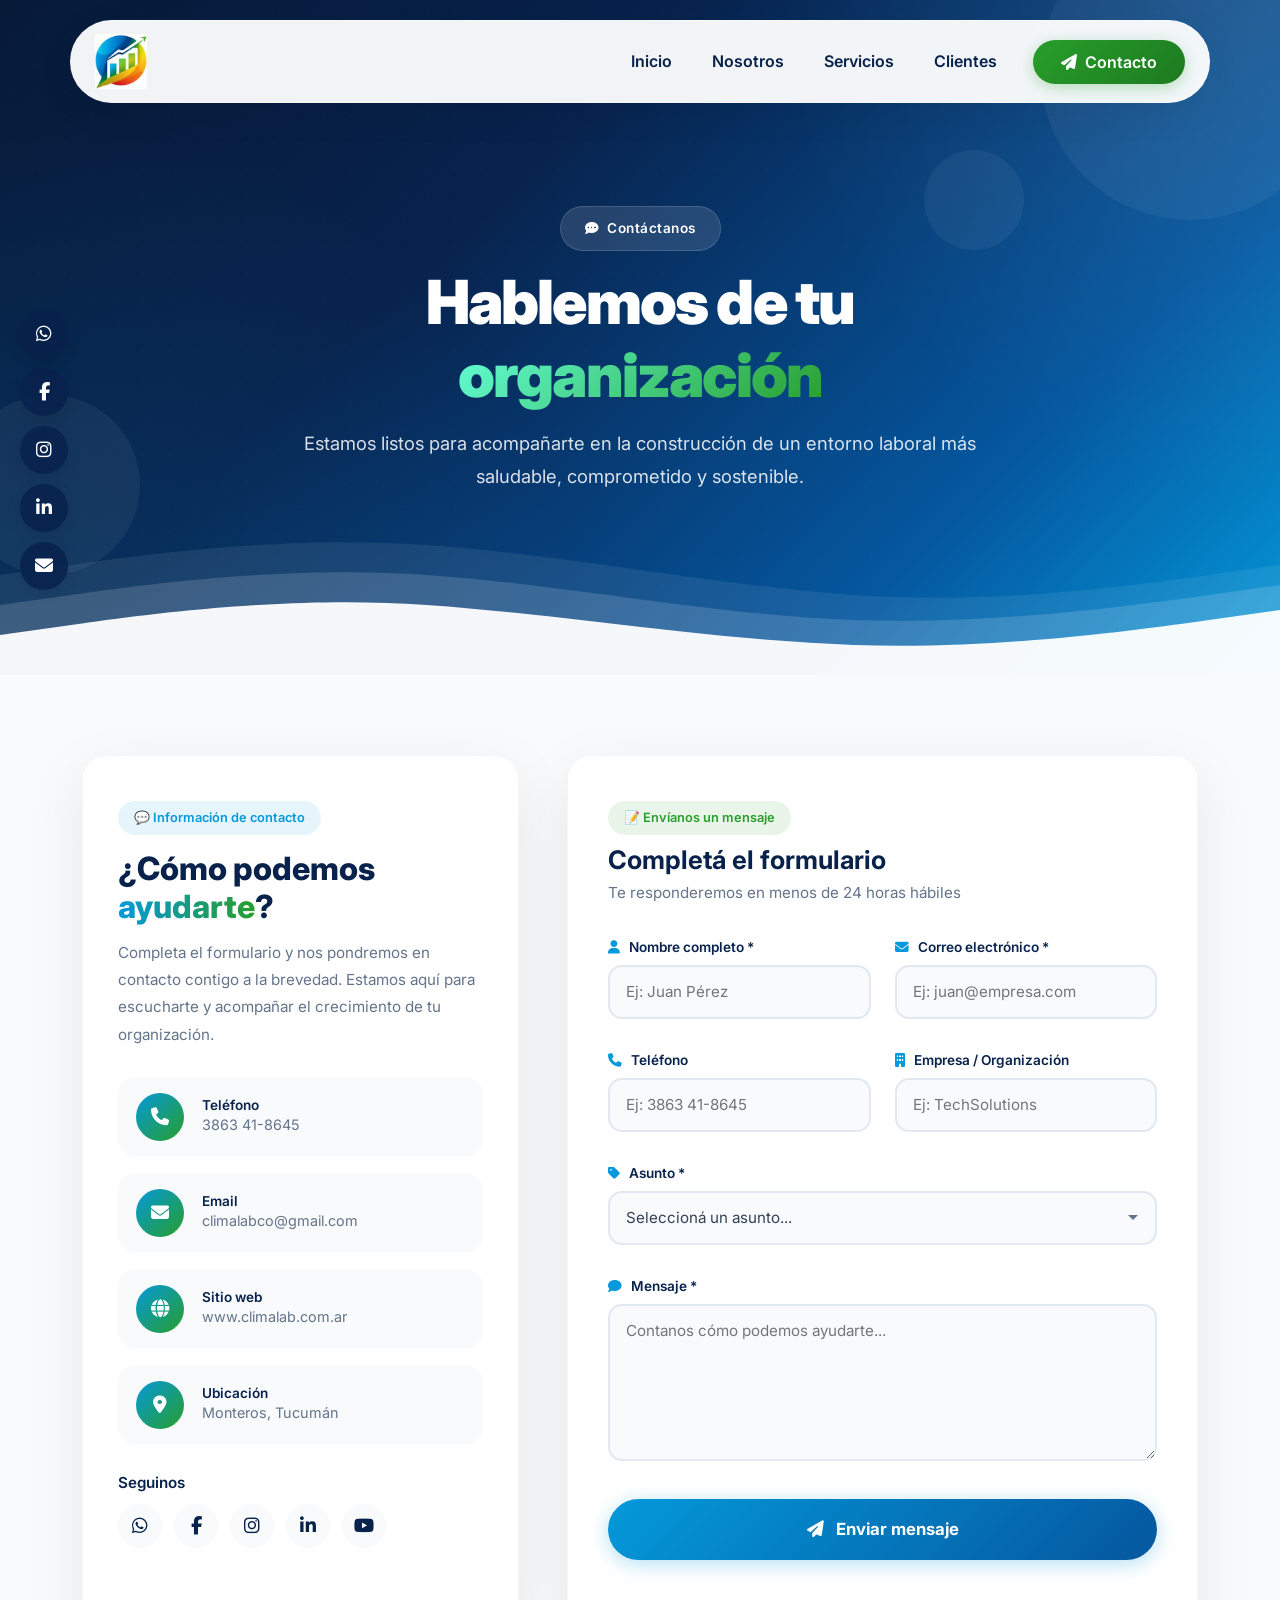
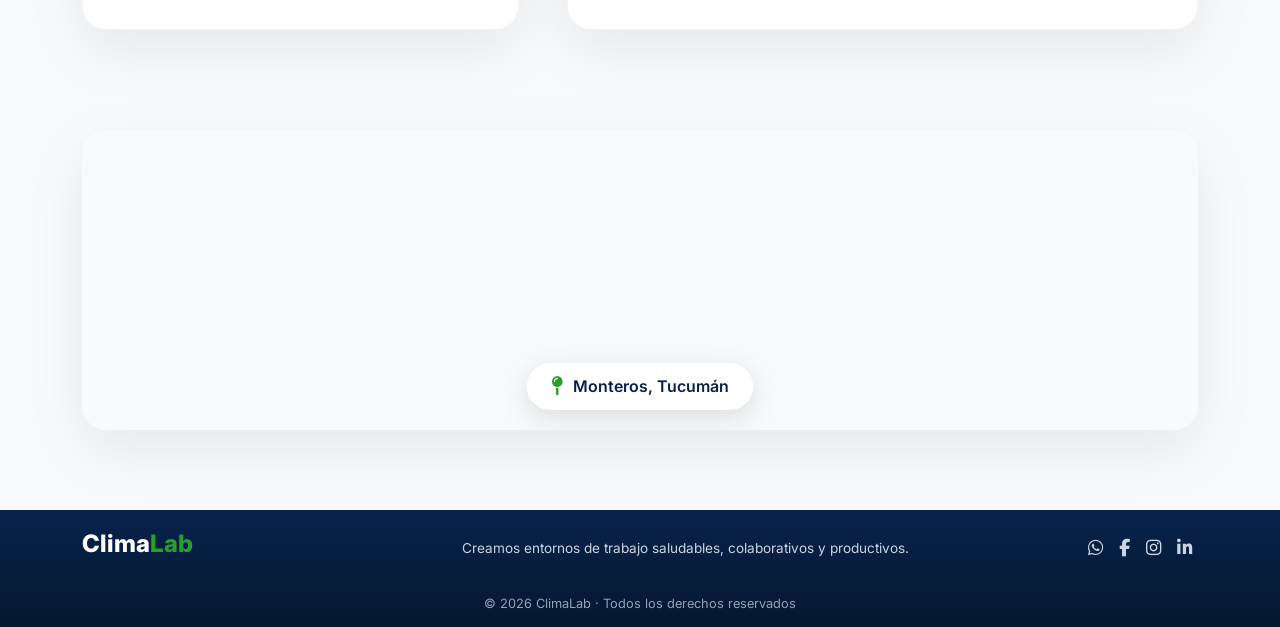
==== contacto.html @ a7d45ddf "hola" ====
<!DOCTYPE html>
<html lang="es">
<head>
  <meta charset="UTF-8">
  <meta name="viewport" content="width=device-width, initial-scale=1.0">
  <title>ClimaLab · Contacto</title>
  <link href="https://cdn.jsdelivr.net/npm/bootstrap@5.3.7/dist/css/bootstrap.min.css" rel="stylesheet">
  <link rel="stylesheet" href="https://cdnjs.cloudflare.com/ajax/libs/font-awesome/6.5.2/css/all.min.css">
  <link rel="stylesheet" href="contacto.css">
  <link rel="preconnect" href="https://fonts.googleapis.com">
  <link rel="preconnect" href="https://fonts.gstatic.com" crossorigin>
  <link href="https://fonts.googleapis.com/css2?family=Inter:wght@300;400;500;600;700;800;900&display=swap" rel="stylesheet">
  <link href="https://unpkg.com/aos@2.3.1/dist/aos.css" rel="stylesheet">
</head>

<body>
  <!-- PRELOADER -->
  <div id="preloader">
    <div class="loader-container">
      <img src="logo.jpeg" alt="ClimaLab" class="logo-carga">
      <div class="barra-carga">
        <div class="progreso"></div>
      </div>
      <p class="cargando-texto">Cargando experiencia...</p>
    </div>
  </div>

  <!-- NAVBAR -->
  <nav id="navbar" class="navbar navbar-expand-lg fixed-top">
    <div class="container nav-box" data-aos="fade-down" data-aos-duration="800">
      <a class="navbar-brand" href="index.html">
        <img src="logo.jpeg" alt="ClimaLab" class="logo">
      </a>
      <button class="navbar-toggler" type="button" data-bs-toggle="collapse" data-bs-target="#menu">
        <span class="navbar-toggler-icon"></span>
      </button>
      <div class="collapse navbar-collapse" id="menu">
        <ul class="navbar-nav ms-auto align-items-lg-center">
          <li class="nav-item"><a class="nav-link" href="index.html">Inicio</a></li>
          <li class="nav-item"><a class="nav-link" href="sobre-nosotros.html">Nosotros</a></li>
          <li class="nav-item"><a class="nav-link" href="servicios.html">Servicios</a></li>
          <li class="nav-item"><a class="nav-link" href="empresas-clientes.html">Clientes</a></li>
          <li class="nav-item ms-lg-3">
            <a href="contacto.html" class="btn btn-climalab active-btn">
              <i class="fas fa-paper-plane me-2"></i>Contacto
            </a>
          </li>
        </ul>
      </div>
    </div>
  </nav>

  <!-- REDES SOCIALES FLOTANTES -->
  <div class="redes-sociales d-none d-lg-flex">
    <a href="#" aria-label="WhatsApp"><i class="fab fa-whatsapp"></i></a>
    <a href="#" aria-label="Facebook"><i class="fab fa-facebook-f"></i></a>
    <a href="#" aria-label="Instagram"><i class="fab fa-instagram"></i></a>
    <a href="#" aria-label="LinkedIn"><i class="fab fa-linkedin-in"></i></a>
    <a href="#" aria-label="Correo"><i class="fas fa-envelope"></i></a>
  </div>

  <!-- ===== HERO CONTACTO ===== -->
  <section class="contacto-hero">
    <div class="hero-overlay"></div>
    
    <!-- Círculos decorativos -->
    <div class="circulo-deco circulo-deco-1"></div>
    <div class="circulo-deco circulo-deco-2"></div>
    <div class="circulo-deco circulo-deco-3"></div>

    <div class="container position-relative" style="z-index: 2;">
      <div class="row justify-content-center text-center">
        <div class="col-lg-8" data-aos="fade-up" data-aos-duration="1200">
          <span class="badge-contacto">
            <i class="fas fa-comment-dots me-2"></i>Contáctanos
          </span>
          <h1 class="titulo-contacto">Hablemos de tu <span>organización</span></h1>
          <p class="descripcion-contacto">
            Estamos listos para acompañarte en la construcción de un entorno laboral 
            más saludable, comprometido y sostenible.
          </p>
        </div>
      </div>
    </div>

    <!-- ONDAS -->
    <div class="wave wave-contacto">
      <svg xmlns="http://www.w3.org/2000/svg" viewBox="0 0 1440 400" preserveAspectRatio="none">
        <path fill="rgba(255,255,255,0.08)" d="M0,200L80,180C160,160,320,120,480,140C640,160,800,220,960,240C1120,260,1280,220,1360,200L1440,180L1440,400L0,400Z"/>
        <path fill="rgba(255,255,255,0.15)" d="M0,260L80,240C160,220,320,180,480,200C640,220,800,280,960,290C1120,300,1280,260,1360,240L1440,220L1440,400L0,400Z"/>
        <path fill="rgba(255,255,255,0.95)" d="M0,320L80,300C160,280,320,240,480,260C640,280,800,330,960,340C1120,350,1280,310,1360,290L1440,270L1440,400L0,400Z"/>
      </svg>
    </div>
  </section>

  <!-- ===== SECCIÓN CONTACTO ===== -->
  <!-- ===== SECCIÓN CONTACTO ===== -->
<section class="seccion-contacto">
  <div class="container">
    <div class="row g-5">

      <!-- COLUMNA IZQUIERDA - INFO -->
      <div class="col-lg-5" data-aos="fade-right" data-aos-duration="800">
        <div class="info-contacto">
          <span class="badge-info">💬 Información de contacto</span>
          <h2>¿Cómo podemos <span>ayudarte</span>?</h2>
          <p class="info-descripcion">
            Completa el formulario y nos pondremos en contacto contigo a la brevedad. 
            Estamos aquí para escucharte y acompañar el crecimiento de tu organización.
          </p>

          <div class="info-items">
            <div class="info-item">
              <div class="info-icono"><i class="fas fa-phone"></i></div>
              <div>
                <h4>Teléfono</h4>
                <p>3863 41-8645</p>
              </div>
            </div>
            <div class="info-item">
              <div class="info-icono"><i class="fas fa-envelope"></i></div>
              <div>
                <h4>Email</h4>
                <p>climalabco@gmail.com</p>
              </div>
            </div>
            <div class="info-item">
              <div class="info-icono"><i class="fas fa-globe"></i></div>
              <div>
                <h4>Sitio web</h4>
                <p>www.climalab.com.ar</p>
              </div>
            </div>
            <div class="info-item">
              <div class="info-icono"><i class="fas fa-map-marker-alt"></i></div>
              <div>
                <h4>Ubicación</h4>
                <p>Monteros, Tucumán</p>
              </div>
            </div>
          </div>

          <!-- Redes Sociales -->
          <div class="info-redes">
            <h4>Seguinos</h4>
            <div class="redes-wrapper">
              <a href="#" aria-label="WhatsApp"><i class="fab fa-whatsapp"></i></a>
              <a href="#" aria-label="Facebook"><i class="fab fa-facebook-f"></i></a>
              <a href="#" aria-label="Instagram"><i class="fab fa-instagram"></i></a>
              <a href="#" aria-label="LinkedIn"><i class="fab fa-linkedin-in"></i></a>
              <a href="#" aria-label="YouTube"><i class="fab fa-youtube"></i></a>
            </div>
          </div>
        </div>
      </div>

      <!-- COLUMNA DERECHA - FORMULARIO -->
      <div class="col-lg-7" data-aos="fade-left" data-aos-duration="800" data-aos-delay="200">
        <div class="formulario-wrapper">
          <div class="formulario-header">
            <span class="badge-form">📝 Envíanos un mensaje</span>
            <h3>Completá el formulario</h3>
            <p>Te responderemos en menos de 24 horas hábiles</p>
          </div>

          <form id="formContacto" class="formulario-contacto" novalidate>
            <div class="row g-4">
              <div class="col-md-6">
                <div class="campo-grupo">
                  <label for="nombre"><i class="fas fa-user"></i> Nombre completo *</label>
                  <input type="text" id="nombre" placeholder="Ej: Juan Pérez" required>
                  <span class="campo-linea"></span>
                </div>
              </div>

              <div class="col-md-6">
                <div class="campo-grupo">
                  <label for="email"><i class="fas fa-envelope"></i> Correo electrónico *</label>
                  <input type="email" id="email" placeholder="Ej: juan@empresa.com" required>
                  <span class="campo-linea"></span>
                </div>
              </div>

              <div class="col-md-6">
                <div class="campo-grupo">
                  <label for="telefono"><i class="fas fa-phone"></i> Teléfono</label>
                  <input type="tel" id="telefono" placeholder="Ej: 3863 41-8645">
                  <span class="campo-linea"></span>
                </div>
              </div>

              <div class="col-md-6">
                <div class="campo-grupo">
                  <label for="empresa"><i class="fas fa-building"></i> Empresa / Organización</label>
                  <input type="text" id="empresa" placeholder="Ej: TechSolutions">
                  <span class="campo-linea"></span>
                </div>
              </div>

              <div class="col-12">
                <div class="campo-grupo">
                  <label for="asunto"><i class="fas fa-tag"></i> Asunto *</label>
                  <select id="asunto" required>
                    <option value="">Seleccioná un asunto...</option>
                    <option value="clima-laboral">Clima Laboral</option>
                    <option value="seleccion">Selección de Talento</option>
                    <option value="capacitacion">Capacitación</option>
                    <option value="cultura">Cultura Organizacional</option>
                    <option value="otro">Otro</option>
                  </select>
                  <span class="campo-linea"></span>
                </div>
              </div>

              <div class="col-12">
                <div class="campo-grupo">
                  <label for="mensaje"><i class="fas fa-comment"></i> Mensaje *</label>
                  <textarea id="mensaje" rows="5" placeholder="Contanos cómo podemos ayudarte..." required></textarea>
                  <span class="campo-linea"></span>
                </div>
              </div>

              <div class="col-12">
                <button type="submit" class="btn-enviar btn-shine" id="btnEnviar">
                  <span class="btn-texto"><i class="fas fa-paper-plane me-2"></i> Enviar mensaje</span>
                  <span class="btn-loading" style="display: none;">
                    <i class="fas fa-spinner fa-spin me-2"></i> Enviando...
                  </span>
                  <span class="btn-progreso"></span>
                </button>
              </div>

              <div class="col-12">
                <!-- Mensaje de éxito (OCULTO POR DEFECTO) -->
                <!-- Mensaje de éxito -->
<div id="mensajeEnviado" class="mensaje-exito" style="display: none;">
  <i class="fas fa-check-circle"></i>
  <span>¡Mensaje enviado con éxito! Te contactaremos a la brevedad.</span>
</div>
              </div>
            </div>
          </form>
        </div>
      </div>
    </div>
  </div>
</section>

  <!-- ===== MAPA ===== -->
  <section class="seccion-mapa" data-aos="fade-up">
    <div class="container">
      <div class="mapa-wrapper">
        <iframe 
          src="https://www.google.com/maps/embed?pb=!1m18!1m12!1m3!1d56989.473106975625!2d-65.51858721518484!3d-27.168103353917027!2m3!1f0!2f0!3f0!3m2!1i1024!2i768!4f13.1!3m3!1m2!1s0x94225b3b2b09adb1%3A0x7c0ef385a5f3e12e!2sMonteros%2C%20Tucum%C3%A1n!5e0!3m2!1ses-419!2sar!4v1740000000000" 
          width="100%" 
          height="300" 
          style="border:0; display:block; border-radius: 24px;" 
          allowfullscreen="" 
          loading="lazy" 
          referrerpolicy="no-referrer-when-downgrade">
        </iframe>
        <div class="mapa-overlay-info">
          <i class="fas fa-map-pin"></i>
          <span>Monteros, Tucumán</span>
        </div>
      </div>
    </div>
  </section>

  <!-- ===== FOOTER ===== -->
  <footer class="footer-modern">
    <div class="container">
      <div class="row align-items-center">
        <div class="col-md-4">
          <h3 class="footer-logo">Clima<span>Lab</span></h3>
        </div>
        <div class="col-md-5">
          <p style="margin-bottom: 0; font-size: 0.85rem; color: #cbd5e1;">
            Creamos entornos de trabajo saludables, colaborativos y productivos.
          </p>
        </div>
        <div class="col-md-3 text-md-end">
          <a href="#" aria-label="WhatsApp" style="color: #cbd5e1; margin: 0 6px; font-size: 1.1rem;"><i class="fab fa-whatsapp"></i></a>
          <a href="#" aria-label="Facebook" style="color: #cbd5e1; margin: 0 6px; font-size: 1.1rem;"><i class="fab fa-facebook-f"></i></a>
          <a href="#" aria-label="Instagram" style="color: #cbd5e1; margin: 0 6px; font-size: 1.1rem;"><i class="fab fa-instagram"></i></a>
          <a href="#" aria-label="LinkedIn" style="color: #cbd5e1; margin: 0 6px; font-size: 1.1rem;"><i class="fab fa-linkedin-in"></i></a>
        </div>
      </div>
      <hr style="border-color: rgba(255,255,255,0.08); margin: 15px 0 10px;">
      <div class="footer-bottom">
        <p style="margin: 0; font-size: 0.8rem; color: #94a3b8;">© 2026 ClimaLab · Todos los derechos reservados</p>
      </div>
    </div>
  </footer>

  <script src="https://cdn.jsdelivr.net/npm/bootstrap@5.3.7/dist/js/bootstrap.bundle.min.js"></script>
  <script src="https://unpkg.com/aos@2.3.1/dist/aos.js"></script>
  <script src="contacto.js"></script>
</body>
</html>
---- contacto.css ----
/* ==========================
   CLIMALAB - CONTACTO
   ESTILO PREMIUM
========================== */

:root {
  --azul-claro: #0499DA;
  --azul: #05579F;
  --azul-oscuro: #08224C;
  --verde: #289E2B;
  --amarillo: #ECCF12;
  --naranja: #E6A513;
  --blanco: #ffffff;
  --gris: #f8fafc;
  --gris-oscuro: #64748b;
  --texto: #334155;
  --shadow: 0 20px 60px rgba(0,0,0,0.08);
  --shadow-hover: 0 30px 80px rgba(4,153,218,0.15);
  --transition: all 0.4s cubic-bezier(0.25, 0.46, 0.45, 0.94);
  --radius: 24px;
}

/* ===== BASE ===== */
* {
  margin: 0;
  padding: 0;
  box-sizing: border-box;
}

body {
  font-family: 'Inter', -apple-system, BlinkMacSystemFont, 'Segoe UI', sans-serif;
  color: var(--texto);
  overflow-x: hidden;
  background: var(--gris);
  line-height: 1.7;
}

/* ===== PRELOADER ===== */
#preloader {
  position: fixed;
  top: 0;
  left: 0;
  width: 100%;
  height: 100%;
  background: linear-gradient(135deg, var(--azul-oscuro), var(--azul));
  display: flex;
  justify-content: center;
  align-items: center;
  z-index: 9999;
  transition: opacity 0.8s ease, visibility 0.8s ease;
}

#preloader.oculto {
  opacity: 0;
  visibility: hidden;
  pointer-events: none;
}

.loader-container {
  text-align: center;
  animation: fadeInUp 0.8s ease;
}

.logo-carga {
  width: 180px;
  height: auto;
  display: block;
  margin: 0 auto 30px auto;
  animation: pulse 1.5s infinite ease-in-out;
  border-radius: 20px;
}

.cargando-texto {
  color: rgba(255,255,255,0.6);
  font-size: 0.9rem;
  margin-top: 20px;
  letter-spacing: 2px;
  font-weight: 300;
}

.barra-carga {
  width: 240px;
  height: 4px;
  background: rgba(255,255,255,0.15);
  border-radius: 4px;
  margin: 0 auto;
  overflow: hidden;
}

.progreso {
  width: 0%;
  height: 100%;
  background: linear-gradient(90deg, #64ffda, #48b5e4);
  border-radius: 4px;
  animation: cargar 2.5s ease-in-out forwards;
}

@keyframes fadeInUp {
  from { opacity: 0; transform: translateY(30px); }
  to { opacity: 1; transform: translateY(0); }
}

@keyframes pulse {
  0%, 100% { transform: scale(1); opacity: 1; }
  50% { transform: scale(1.05); opacity: 0.8; }
}

@keyframes cargar {
  0% { width: 0%; }
  100% { width: 100%; }
}

/* ===== NAVBAR ===== */
.logo {
  height: 55px;
  width: auto;
  object-fit: contain;
}

.nav-box {
  background: rgba(255,255,255,0.95);
  backdrop-filter: blur(20px);
  border-radius: 60px;
  padding: 8px 24px;
  box-shadow: 0 10px 40px rgba(0,0,0,0.06);
  transition: var(--transition);
  border: 1px solid rgba(255,255,255,0.3);
}

#navbar {
  padding: 20px 0;
  background: transparent;
  transition: var(--transition);
}

#navbar.scrolled {
  padding: 8px 0;
}

#navbar.scrolled .nav-box {
  box-shadow: 0 15px 50px rgba(0,0,0,0.1);
}

.nav-link {
  color: var(--azul-oscuro) !important;
  font-weight: 600;
  margin: 0 6px;
  padding: 8px 14px !important;
  border-radius: 50px;
  transition: var(--transition);
  position: relative;
}

.nav-link::after {
  content: '';
  position: absolute;
  bottom: 2px;
  left: 50%;
  transform: translateX(-50%);
  width: 0;
  height: 2px;
  background: linear-gradient(90deg, var(--azul-claro), var(--verde));
  transition: var(--transition);
  border-radius: 4px;
}

.nav-link:hover::after,
.nav-link.active::after {
  width: 60%;
}

.nav-link:hover {
  color: var(--azul-claro) !important;
  background: rgba(4, 153, 218, 0.06);
}

.nav-link.active {
  color: var(--azul-claro) !important;
}

.btn-climalab {
  background: linear-gradient(135deg, var(--azul-claro), var(--azul));
  color: white;
  border-radius: 50px;
  padding: 10px 28px;
  font-weight: 600;
  border: none;
  transition: var(--transition);
  box-shadow: 0 4px 15px rgba(4, 153, 218, 0.3);
  position: relative;
  overflow: hidden;
  text-decoration: none;
}

.btn-climalab:hover {
  transform: translateY(-2px);
  box-shadow: 0 8px 25px rgba(4, 153, 218, 0.4);
  color: white;
  background: linear-gradient(135deg, var(--azul), var(--azul-oscuro));
}

.active-btn {
  background: linear-gradient(135deg, var(--verde), #1D7A1F);
  box-shadow: 0 4px 15px rgba(40, 158, 43, 0.3);
}

.active-btn:hover {
  background: linear-gradient(135deg, #1D7A1F, var(--azul-oscuro));
  box-shadow: 0 8px 25px rgba(40, 158, 43, 0.4);
}

/* ===== REDES SOCIALES FLOTANTES ===== */
.redes-sociales {
  position: fixed;
  left: 20px;
  top: 50%;
  transform: translateY(-50%);
  display: flex;
  flex-direction: column;
  gap: 10px;
  z-index: 999;
}

.redes-sociales a {
  width: 48px;
  height: 48px;
  border-radius: 50%;
  background: rgba(8, 34, 76, 0.85);
  backdrop-filter: blur(10px);
  display: flex;
  justify-content: center;
  align-items: center;
  color: #fff;
  font-size: 18px;
  transition: var(--transition);
  text-decoration: none;
  box-shadow: 0 4px 15px rgba(0,0,0,0.1);
}

.redes-sociales a:hover {
  background: var(--verde);
  transform: translateX(5px);
  box-shadow: 0 8px 25px rgba(40, 158, 43, 0.4);
}

/* =========================================
   HERO CONTACTO
   ========================================= */
.contacto-hero {
  position: relative;
  overflow: hidden;
  min-height: 75vh;
  display: flex;
  align-items: center;
  text-align: center;
  padding: 120px 0 80px;
  
  background:
    radial-gradient(circle at top right, rgba(255,255,255,0.08), transparent 35%),
    radial-gradient(circle at bottom left, rgba(4,153,218,0.15), transparent 40%),
    linear-gradient(135deg, #071a38 0%, var(--azul-oscuro) 35%, var(--azul) 75%, var(--azul-claro) 100%);
  color: #fff;
}

.hero-overlay {
  position: absolute;
  inset: 0;
  background-image: radial-gradient(rgba(255,255,255,0.03) 1px, transparent 1px);
  background-size: 26px 26px;
  opacity: 0.4;
  pointer-events: none;
}

/* Círculos decorativos */
.circulo-deco {
  position: absolute;
  border-radius: 50%;
  background: rgba(255,255,255,0.05);
  z-index: 1;
  animation: flotar 8s ease-in-out infinite;
}

.circulo-deco-1 {
  width: 300px;
  height: 300px;
  top: -80px;
  right: -60px;
  animation-delay: 0s;
}

.circulo-deco-2 {
  width: 180px;
  height: 180px;
  bottom: 100px;
  left: -40px;
  animation-delay: 2s;
}

.circulo-deco-3 {
  width: 100px;
  height: 100px;
  top: 150px;
  right: 20%;
  animation-delay: 4s;
}

@keyframes flotar {
  0%, 100% { transform: translateY(0px) scale(1); }
  50% { transform: translateY(-20px) scale(1.05); }
}

/* Contenido hero */
.contacto-hero .container {
  position: relative;
  z-index: 2;
}

.badge-contacto {
  display: inline-block;
  padding: 10px 24px;
  border-radius: 40px;
  background: rgba(255,255,255,0.12);
  backdrop-filter: blur(10px);
  font-weight: 600;
  font-size: 0.85rem;
  letter-spacing: 0.5px;
  border: 1px solid rgba(255,255,255,0.15);
  margin-bottom: 15px;
}

.titulo-contacto {
  font-size: 3.8rem;
  font-weight: 900;
  color: #fff;
  letter-spacing: -0.03em;
}

.titulo-contacto span {
  background: linear-gradient(135deg, #64ffda, var(--verde));
  -webkit-background-clip: text;
  -webkit-text-fill-color: transparent;
  background-clip: text;
}

.descripcion-contacto {
  font-size: 1.15rem;
  color: rgba(255,255,255,0.85);
  margin-top: 15px;
  line-height: 1.8;
  max-width: 700px;
  margin-left: auto;
  margin-right: auto;
}

/* Ondas */
.wave-contacto {
  position: absolute;
  left: 0;
  bottom: 0;
  width: 100%;
  line-height: 0;
  overflow: hidden;
  z-index: 2;
  pointer-events: none;
}

.wave-contacto svg {
  display: block;
  width: 100%;
  height: 200px;
}

/* =========================================
   SECCIÓN CONTACTO - FORMULARIO
   ========================================= */
.seccion-contacto {
  padding: 80px 0 100px;
  background: var(--gris);
}

/* INFO CONTACTO */
.info-contacto {
  background: #fff;
  padding: 45px 35px;
  border-radius: var(--radius);
  box-shadow: var(--shadow);
  height: 100%;
  border: 1px solid rgba(0,0,0,0.04);
}

.badge-info {
  display: inline-block;
  padding: 6px 16px;
  border-radius: 50px;
  background: rgba(4, 153, 218, 0.10);
  color: var(--azul-claro);
  font-weight: 600;
  font-size: 0.8rem;
  margin-bottom: 15px;
}

.info-contacto h2 {
  font-size: 2rem;
  font-weight: 800;
  color: var(--azul-oscuro);
  margin-bottom: 12px;
}

.info-contacto h2 span {
  background: linear-gradient(90deg, var(--azul-claro), var(--verde));
  -webkit-background-clip: text;
  -webkit-text-fill-color: transparent;
  background-clip: text;
}

.info-descripcion {
  color: var(--gris-oscuro);
  line-height: 1.8;
  margin-bottom: 30px;
  font-size: 0.95rem;
}

.info-items {
  display: flex;
  flex-direction: column;
  gap: 18px;
  margin-bottom: 30px;
}

.info-item {
  display: flex;
  align-items: center;
  gap: 18px;
  padding: 15px 18px;
  border-radius: 16px;
  background: var(--gris);
  transition: var(--transition);
  cursor: pointer;
}

.info-item:hover {
  background: rgba(4, 153, 218, 0.06);
  transform: translateX(5px);
}

.info-icono {
  width: 48px;
  height: 48px;
  border-radius: 50%;
  background: linear-gradient(135deg, var(--azul-claro), var(--verde));
  display: flex;
  justify-content: center;
  align-items: center;
  color: #fff;
  font-size: 18px;
  flex-shrink: 0;
}

.info-item h4 {
  font-size: 0.85rem;
  font-weight: 600;
  color: var(--azul-oscuro);
  margin: 0;
}

.info-item p {
  margin: 0;
  color: var(--gris-oscuro);
  font-size: 0.9rem;
}

/* Redes en info */
.info-redes h4 {
  font-size: 0.95rem;
  font-weight: 600;
  color: var(--azul-oscuro);
  margin-bottom: 12px;
}

.redes-wrapper {
  display: flex;
  gap: 12px;
}

.redes-wrapper a {
  width: 44px;
  height: 44px;
  border-radius: 50%;
  background: var(--gris);
  display: flex;
  justify-content: center;
  align-items: center;
  color: var(--azul-oscuro);
  font-size: 18px;
  transition: var(--transition);
  text-decoration: none;
}

.redes-wrapper a:hover {
  background: linear-gradient(135deg, var(--azul-claro), var(--verde));
  color: #fff;
  transform: translateY(-5px);
  box-shadow: 0 8px 25px rgba(4, 153, 218, 0.3);
}

/* FORMULARIO */
.formulario-wrapper {
  background: #fff;
  padding: 45px 40px;
  border-radius: var(--radius);
  box-shadow: var(--shadow);
  border: 1px solid rgba(0,0,0,0.04);
}

.formulario-header {
  margin-bottom: 30px;
}

.badge-form {
  display: inline-block;
  padding: 6px 16px;
  border-radius: 50px;
  background: rgba(40, 158, 43, 0.10);
  color: var(--verde);
  font-weight: 600;
  font-size: 0.8rem;
  margin-bottom: 10px;
}

.formulario-header h3 {
  font-size: 1.6rem;
  font-weight: 700;
  color: var(--azul-oscuro);
  margin-bottom: 5px;
}

.formulario-header p {
  color: var(--gris-oscuro);
  font-size: 0.95rem;
}

/* Campos del formulario */
.campo-grupo {
  position: relative;
}

.campo-grupo label {
  display: block;
  font-weight: 600;
  font-size: 0.85rem;
  color: var(--azul-oscuro);
  margin-bottom: 6px;
}

.campo-grupo label i {
  color: var(--azul-claro);
  margin-right: 6px;
}

.campo-grupo input,
.campo-grupo select,
.campo-grupo textarea {
  width: 100%;
  padding: 12px 16px;
  border: 2px solid #e2e8f0;
  border-radius: 14px;
  font-size: 0.95rem;
  font-family: inherit;
  transition: var(--transition);
  background: var(--gris);
  color: var(--texto);
}

.campo-grupo input:focus,
.campo-grupo select:focus,
.campo-grupo textarea:focus {
  outline: none;
  border-color: var(--azul-claro);
  background: #fff;
  box-shadow: 0 0 0 4px rgba(4, 153, 218, 0.08);
}

.campo-grupo textarea {
  resize: vertical;
  min-height: 120px;
}

.campo-grupo select {
  appearance: none;
  background-image: url("data:image/svg+xml,%3Csvg xmlns='http://www.w3.org/2000/svg' width='12' height='12' viewBox='0 0 12 12'%3E%3Cpath fill='%2364748b' d='M6 8L1 3h10z'/%3E%3C/svg%3E");
  background-repeat: no-repeat;
  background-position: right 16px center;
  background-size: 12px;
  cursor: pointer;
}

/* Línea animada en campos */
.campo-linea {
  display: block;
  height: 2px;
  width: 0;
  background: linear-gradient(90deg, var(--azul-claro), var(--verde));
  transition: var(--transition);
  border-radius: 4px;
  margin-top: 4px;
}

.campo-grupo input:focus ~ .campo-linea,
.campo-grupo select:focus ~ .campo-linea,
.campo-grupo textarea:focus ~ .campo-linea {
  width: 100%;
}

/* Botón enviar */
.btn-enviar {
  width: 100%;
  padding: 16px 30px;
  border: none;
  border-radius: 50px;
  background: linear-gradient(135deg, var(--azul-claro), var(--azul));
  color: #fff;
  font-weight: 700;
  font-size: 1.05rem;
  transition: var(--transition);
  box-shadow: 0 4px 20px rgba(4, 153, 218, 0.3);
  position: relative;
  overflow: hidden;
  cursor: pointer;
}

.btn-enviar:hover {
  transform: translateY(-3px);
  box-shadow: 0 8px 35px rgba(4, 153, 218, 0.4);
}

.btn-enviar:active {
  transform: scale(0.98);
}

/* Efecto shine */
.btn-shine::before {
  content: "";
  position: absolute;
  top: 0;
  left: -120%;
  width: 80%;
  height: 100%;
  background: rgba(255, 255, 255, 0.3);
  transform: skewX(-30deg);
  transition: 0.6s;
}

.btn-shine:hover::before {
  left: 140%;
}

/* Estado loading del botón */
.btn-enviar.cargando {
  pointer-events: none;
  opacity: 0.7;
}

.btn-enviar .btn-progreso {
  display: none;
  position: absolute;
  bottom: 0;
  left: 0;
  height: 3px;
  background: rgba(255,255,255,0.5);
  border-radius: 0 4px 4px 0;
  animation: progresoCarga 2s ease-in-out;
}

.btn-enviar.cargando .btn-progreso {
  display: block;
  animation: progresoCarga 2s ease-in-out forwards;
}

@keyframes progresoCarga {
  0% { width: 0%; }
  100% { width: 100%; }
}

/* ===== MENSAJE DE ÉXITO ===== */
.mensaje-exito {
  display: none; /* ← SIN !important */
  align-items: center;
  gap: 12px;
  padding: 16px 20px;
  border-radius: 14px;
  background: rgba(40, 158, 43, 0.08);
  border: 1px solid rgba(40, 158, 43, 0.15);
  color: var(--verde);
  font-weight: 500;
  margin-top: 10px;
  animation: fadeInUp 0.5s ease;
}

/* Cuando se muestra con la clase 'show' */
.mensaje-exito.show {
  display: flex !important; /* ← Solo se activa con esta clase */
}

.mensaje-exito i {
  font-size: 1.5rem;
  color: var(--verde);
  flex-shrink: 0;
}

/* =========================================
   MAPA
   ========================================= */
.seccion-mapa {
  padding: 0 0 80px;
  background: var(--gris);
}

.mapa-wrapper {
  position: relative;
  border-radius: var(--radius);
  overflow: hidden;
  box-shadow: var(--shadow);
}

.mapa-overlay-info {
  position: absolute;
  bottom: 20px;
  left: 50%;
  transform: translateX(-50%);
  background: rgba(255,255,255,0.95);
  backdrop-filter: blur(10px);
  padding: 10px 24px;
  border-radius: 50px;
  display: flex;
  align-items: center;
  gap: 10px;
  box-shadow: 0 8px 30px rgba(0,0,0,0.12);
  font-weight: 600;
  color: var(--azul-oscuro);
}

.mapa-overlay-info i {
  color: var(--verde);
  font-size: 1.2rem;
}

/* =========================================
   FOOTER
   ========================================= */
.footer-modern {
  background: linear-gradient(180deg, var(--azul-oscuro), #04182E);
  color: white;
  padding: 20px 0 12px;
  position: relative;
  overflow: hidden;
}

.footer-logo {
  font-size: 1.5rem;
  font-weight: 800;
}

.footer-logo span {
  color: var(--verde);
}

.footer-modern a {
  color: #cbd5e1;
  text-decoration: none;
  transition: var(--transition);
}

.footer-modern a:hover {
  color: var(--verde);
}

.footer-bottom {
  text-align: center;
  color: #94a3b8;
}

/* =========================================
   RESPONSIVE
   ========================================= */
@media (max-width: 991px) {
  .contacto-hero {
    min-height: 60vh;
    padding: 100px 0 60px;
  }

  .titulo-contacto {
    font-size: 2.8rem;
  }

  .info-contacto {
    padding: 30px 25px;
  }

  .formulario-wrapper {
    padding: 30px 25px;
  }

  .redes-sociales {
    display: none !important;
  }
}

@media (max-width: 768px) {
  .contacto-hero {
    min-height: 50vh;
    padding: 80px 0 40px;
  }

  .titulo-contacto {
    font-size: 2.2rem;
  }

  .descripcion-contacto {
    font-size: 1rem;
  }

  .wave-contacto svg {
    height: 100px;
  }

  .seccion-contacto {
    padding: 50px 0 60px;
  }

  .info-item {
    padding: 12px 15px;
  }

  .info-icono {
    width: 40px;
    height: 40px;
    font-size: 15px;
  }

  .formulario-header h3 {
    font-size: 1.3rem;
  }

  .btn-enviar {
    padding: 14px 20px;
    font-size: 0.95rem;
  }

  .mapa-overlay-info {
    padding: 8px 16px;
    font-size: 0.85rem;
  }

  .circulo-deco-1 {
    width: 150px;
    height: 150px;
    top: -40px;
    right: -30px;
  }

  .circulo-deco-2 {
    width: 100px;
    height: 100px;
    bottom: 60px;
    left: -20px;
  }

  .circulo-deco-3 {
    width: 60px;
    height: 60px;
    top: 80px;
    right: 10%;
  }

  .seccion-mapa {
    padding: 0 0 40px;
  }
}

@media (max-width: 576px) {
  .titulo-contacto {
    font-size: 1.8rem;
  }

  .badge-contacto {
    font-size: 0.75rem;
    padding: 6px 16px;
  }

  .info-contacto h2 {
    font-size: 1.5rem;
  }

  .formulario-wrapper {
    padding: 20px 16px;
  }

  .campo-grupo input,
  .campo-grupo select,
  .campo-grupo textarea {
    padding: 10px 14px;
    font-size: 0.9rem;
  }

  .redes-wrapper {
    flex-wrap: wrap;
  }
}
/* ===== ESTADOS DEL BOTÓN ===== */
.btn-enviar .btn-texto,
.btn-enviar .btn-loading {
  display: inline-block;
  transition: all 0.3s ease;
}

.btn-enviar.cargando {
  pointer-events: none;
  opacity: 0.85;
}

.btn-enviar.cargando .btn-progreso {
  display: block;
  animation: progresoCarga 2s ease-in-out forwards;
}

.btn-progreso {
  display: none;
  position: absolute;
  bottom: 0;
  left: 0;
  height: 3px;
  background: rgba(255, 255, 255, 0.6);
  border-radius: 0 4px 4px 0;
}

@keyframes progresoCarga {
  0% { width: 0%; }
  100% { width: 100%; }
}

/* ===== MENSAJE DE ÉXITO ===== */
.mensaje-exito {
  display: none !important; /* Oculto por defecto */
  align-items: center;
  gap: 12px;
  padding: 16px 20px;
  border-radius: 14px;
  background: rgba(40, 158, 43, 0.08);
  border: 1px solid rgba(40, 158, 43, 0.15);
  color: var(--verde);
  font-weight: 500;
  margin-top: 10px;
  animation: fadeInUp 0.5s ease;
}

.mensaje-exito.mostrar {
  display: flex !important; /* Se muestra cuando tiene la clase */
}

.mensaje-exito i {
  font-size: 1.5rem;
  color: var(--verde);
}

/* ===== MENSAJE DE ERROR ===== */
.mensaje-error {
  display: flex;
  align-items: center;
  gap: 10px;
  padding: 12px 16px;
  border-radius: 12px;
  background: rgba(220, 38, 38, 0.08);
  border: 1px solid rgba(220, 38, 38, 0.15);
  color: #dc2626;
  font-weight: 500;
  margin-top: 10px;
  animation: fadeInUp 0.4s ease;
}

@keyframes fadeInUp {
  from {
    opacity: 0;
    transform: translateY(10px);
  }
  to {
    opacity: 1;
    transform: translateY(0);
  }
}
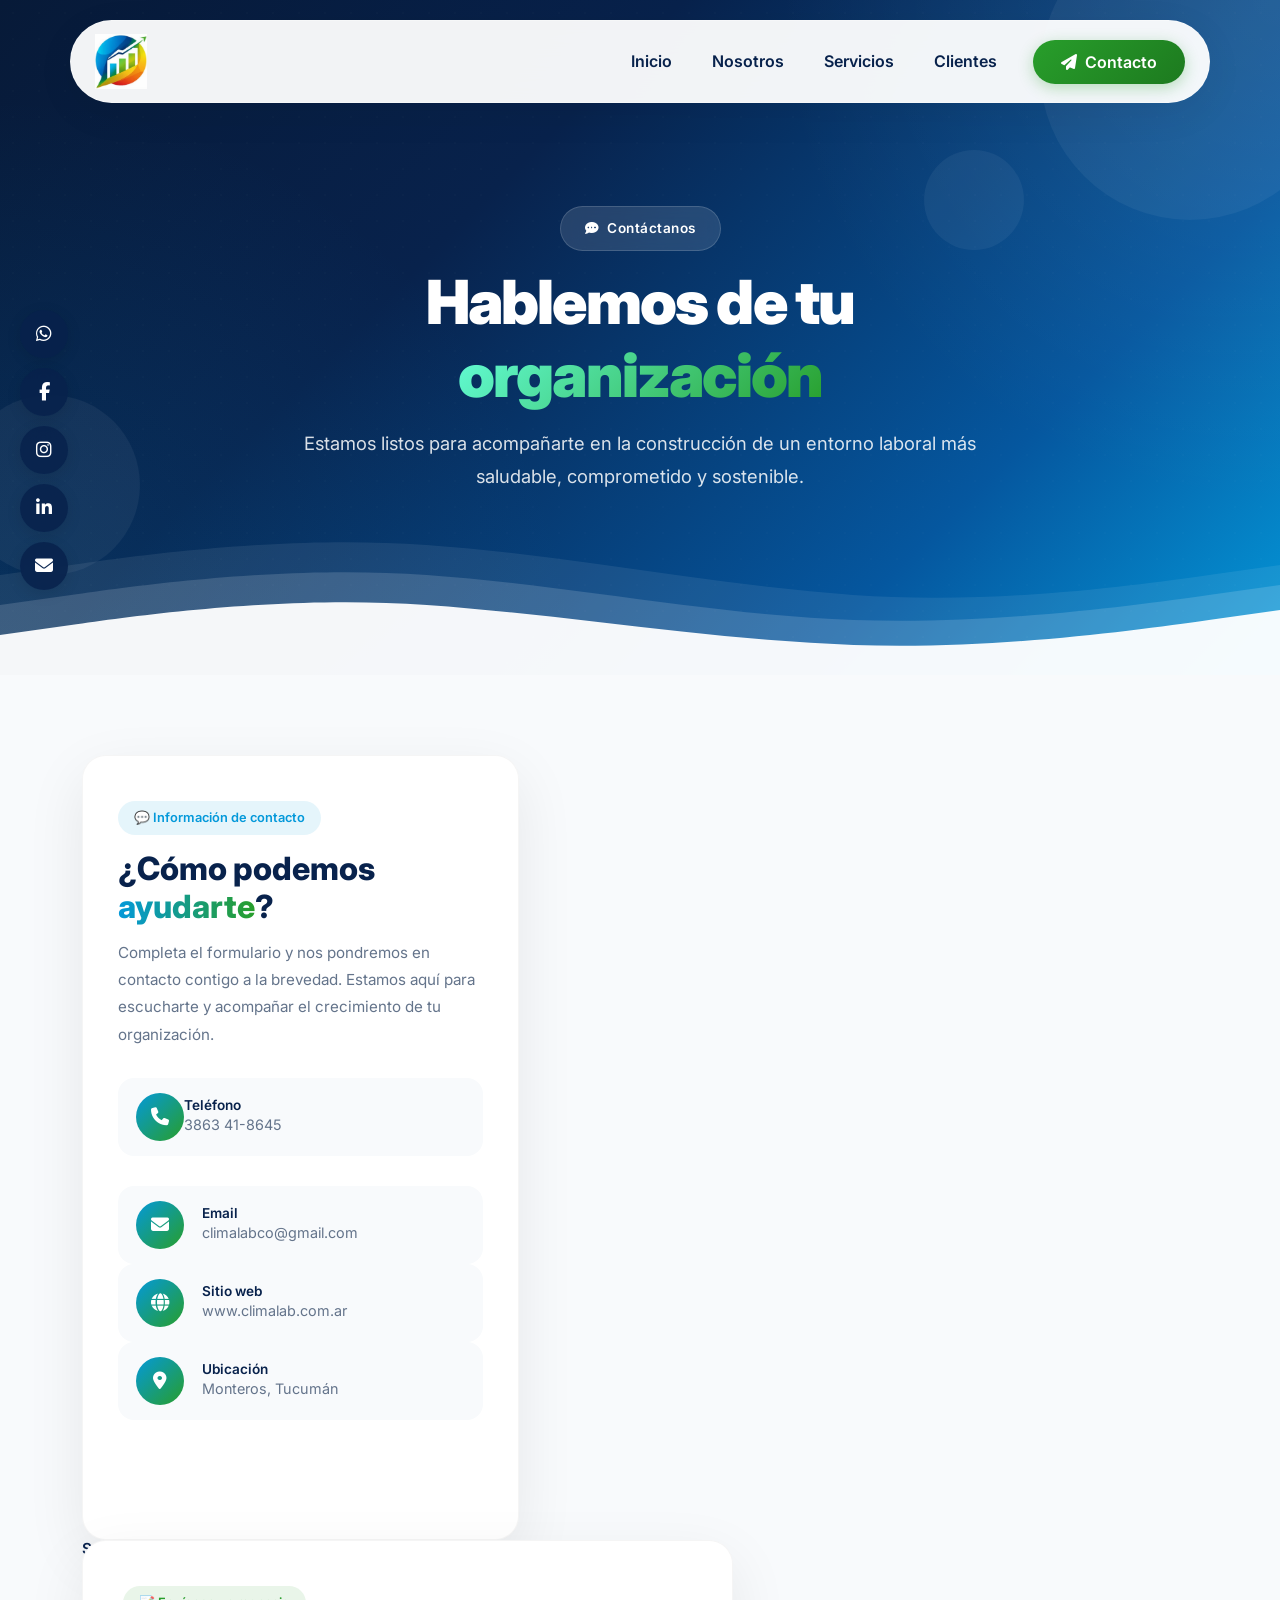
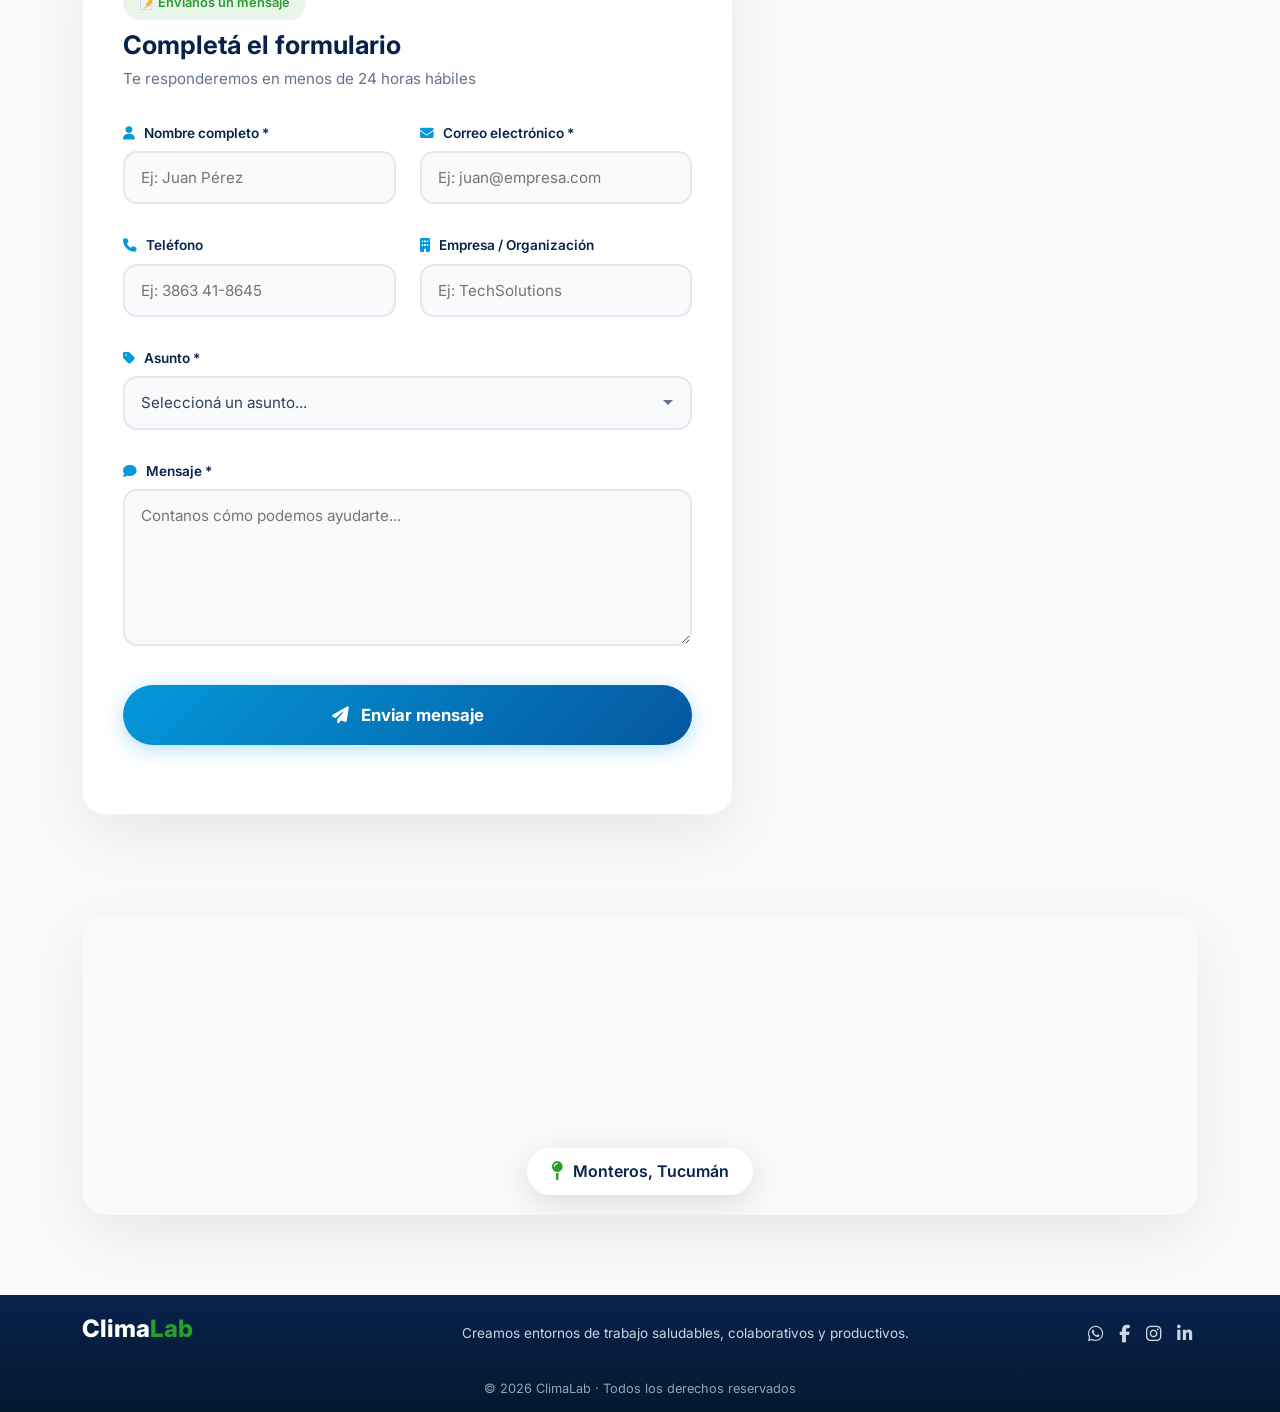
==== commit 54250c33: "Actualizo diseño y contenido en varias secciones" ====
--- a/contacto.html
+++ b/contacto.html
@@ -54,7 +54,7 @@
   <div class="redes-sociales d-none d-lg-flex">
     <a href="#" aria-label="WhatsApp"><i class="fab fa-whatsapp"></i></a>
     <a href="#" aria-label="Facebook"><i class="fab fa-facebook-f"></i></a>
-    <a href="#" aria-label="Instagram"><i class="fab fa-instagram"></i></a>
+    <a href="https://www.instagram.com/climalab.consultora?igsh=bHp1MHZnd3U1dnNi&utm_source=qr" aria-label="Instagram"><i class="fab fa-instagram"></i></a>
     <a href="#" aria-label="LinkedIn"><i class="fab fa-linkedin-in"></i></a>
     <a href="#" aria-label="Correo"><i class="fas fa-envelope"></i></a>
   </div>
@@ -109,14 +109,18 @@
             Estamos aquí para escucharte y acompañar el crecimiento de tu organización.
           </p>
 
-          <div class="info-items">
-            <div class="info-item">
-              <div class="info-icono"><i class="fas fa-phone"></i></div>
-              <div>
+         <div class="info-items">
+    <div class="info-item">
+        <!-- El enlace envuelve al ícono y al texto para que todo sea cliqueable -->
+        <a href="https://wa.me/5493863418645" target="_blank" class="d-flex align-items-center text-decoration-none color-inherit">
+            <div class="info-icono"><i class="fas fa-phone"></i></div>
+            <div>
                 <h4>Teléfono</h4>
                 <p>3863 41-8645</p>
-              </div>
-            </div>
+            </div>
+        </a>
+    </div>
+</div>
             <div class="info-item">
               <div class="info-icono"><i class="fas fa-envelope"></i></div>
               <div>
@@ -146,7 +150,7 @@
             <div class="redes-wrapper">
               <a href="#" aria-label="WhatsApp"><i class="fab fa-whatsapp"></i></a>
               <a href="#" aria-label="Facebook"><i class="fab fa-facebook-f"></i></a>
-              <a href="#" aria-label="Instagram"><i class="fab fa-instagram"></i></a>
+    <a href="https://www.instagram.com/climalab.consultora?igsh=bHp1MHZnd3U1dnNi&utm_source=qr" aria-label="Instagram"><i class="fab fa-instagram"></i></a>
               <a href="#" aria-label="LinkedIn"><i class="fab fa-linkedin-in"></i></a>
               <a href="#" aria-label="YouTube"><i class="fab fa-youtube"></i></a>
             </div>
